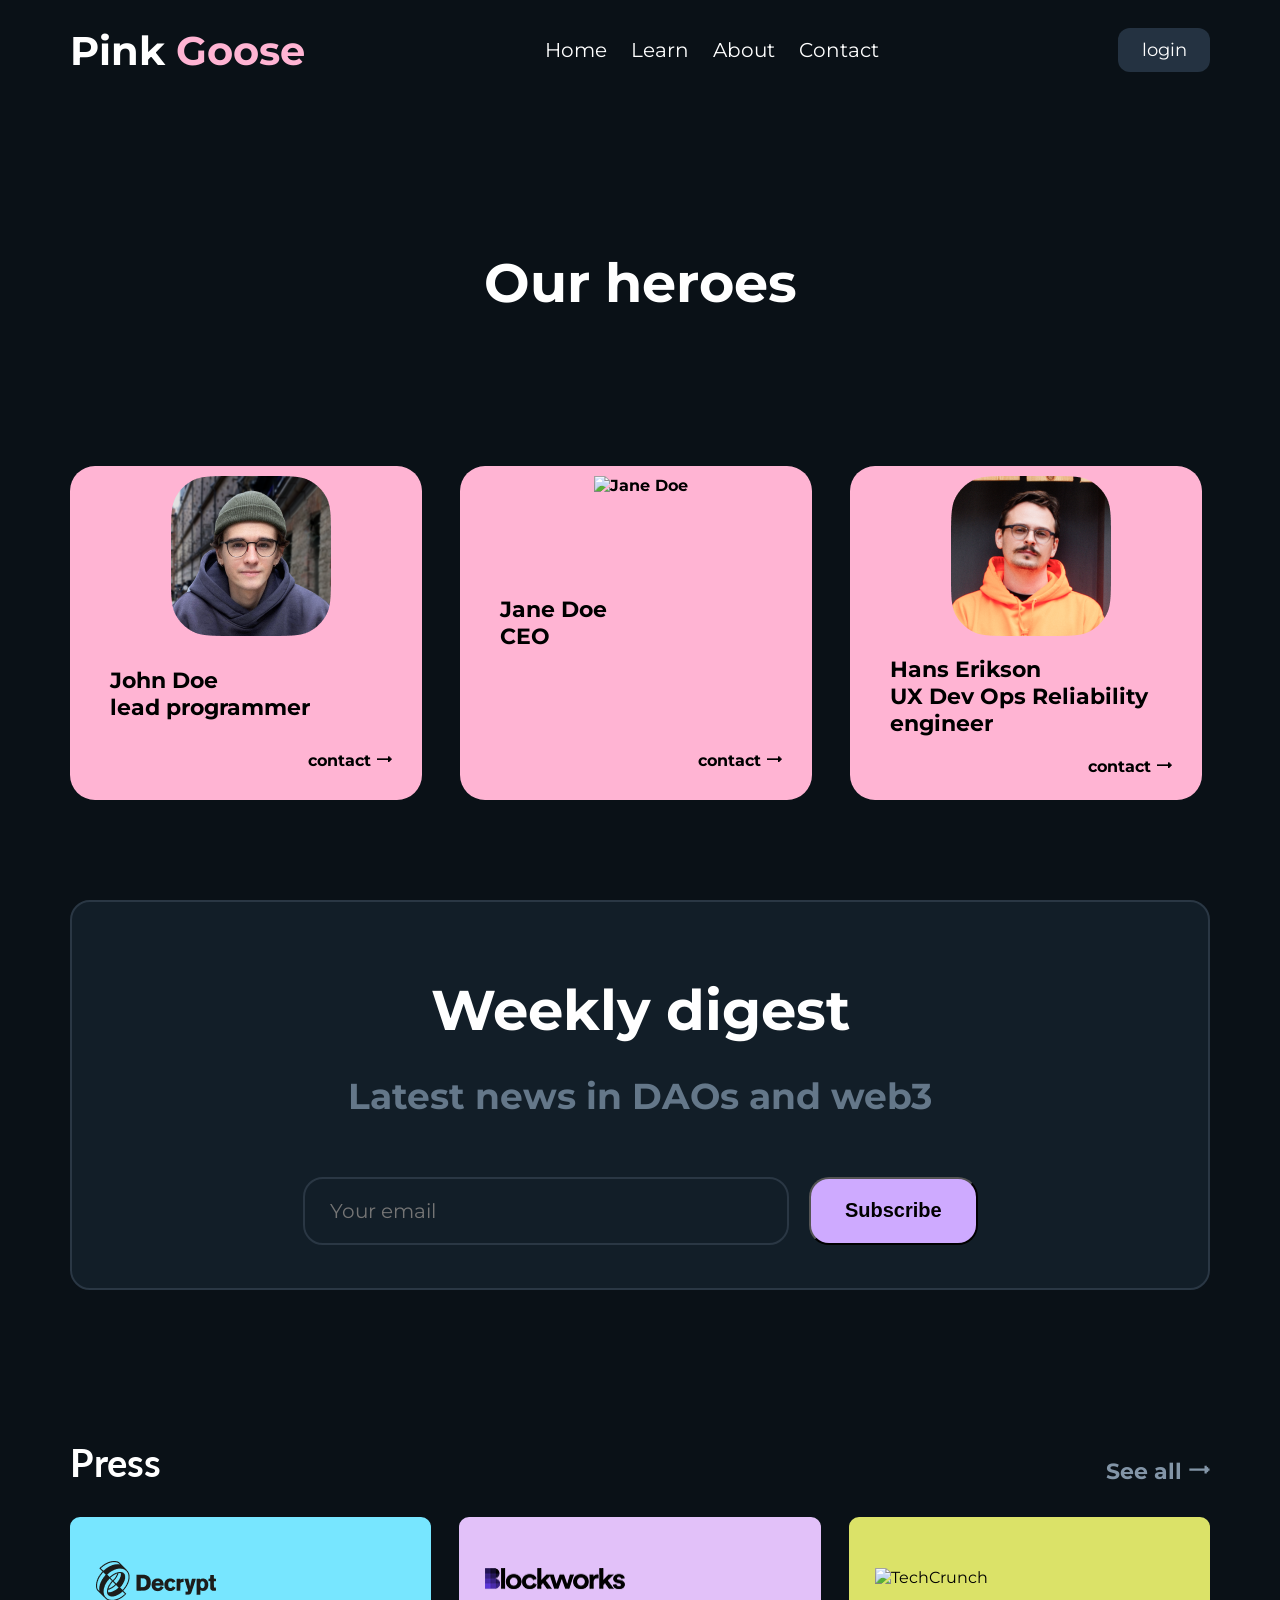
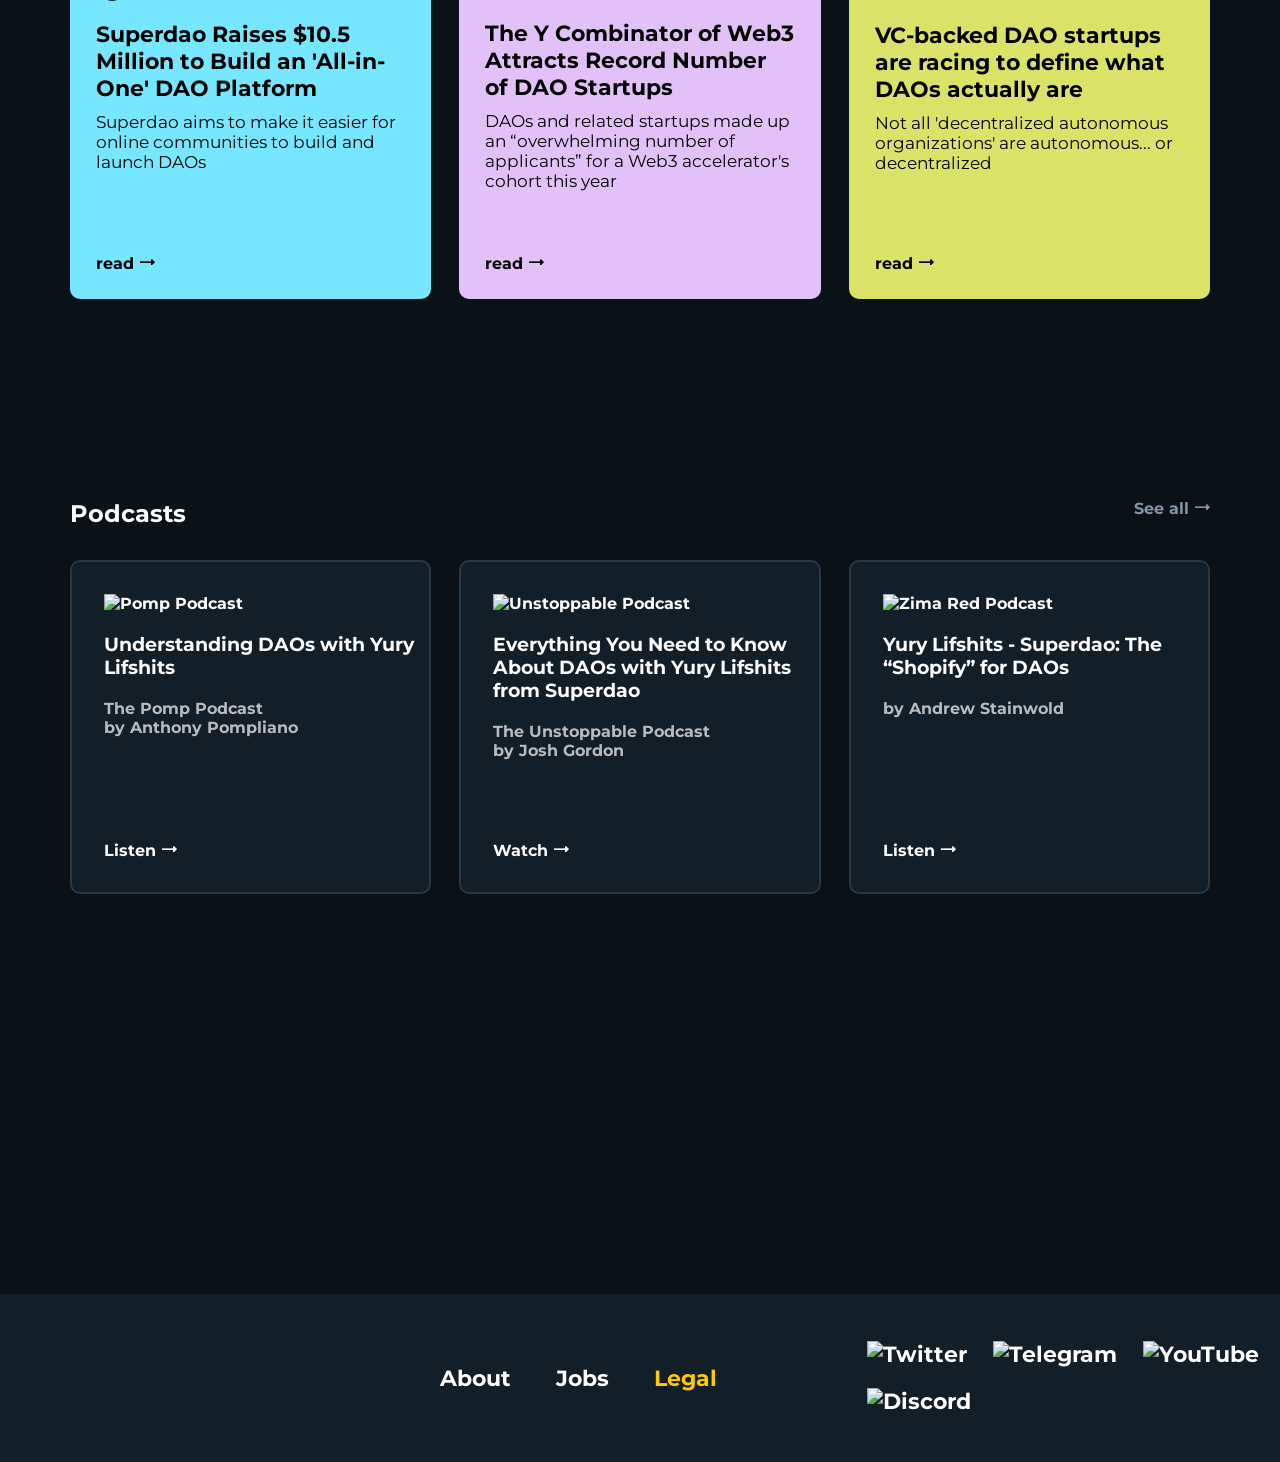
==== pinkgoose-about.html @ 2d97c0e7 "done" ====
<!DOCTYPE html>
<hmtl>

    <head>
        <title>Pink Goose</title>
        <link rel="stylesheet" href="css/pinkgoose-about.css" />
        <link rel="preconnect" href="https://fonts.googleapis.com">
        <link rel="preconnect" href="https://fonts.gstatic.com" crossorigin>
        <link href="https://fonts.googleapis.com/css2?family=Montserrat:ital,wght@0,100..900;1,100..900&display=swap">
        <link
            href="https://fonts.googleapis.com/css2?family=Lato:ital,wght@0,100;0,300;0,400;0,700;0,900;1,100;1,300;1,400;1,700;1,900&family=Montserrat:ital,wght@0,100..900;1,100..900&display=swap"
            rel="stylesheet">
    </head>

    <body>

        <header class="header">
            <div class="logo">Pink<span class="pink"> Goose</span></span></div>
            <nav>
                <a href="pinkgoose.html">Home</a>
                <a href="pinkgoose-learn.html">Learn</a>
                <a href="pinkgoose-about.html">About</a>
                <a href="pinkgoose-contact.html">Contact</a>
            </nav>
            <a class="login">login</a>
        </header>

        <h1 class="heroes">Our heroes</h1>
        <section class="our-heroes">

            <article class="blok-heroes">
                <div class="the-heroes">
                    <img src="images/john-doe.png" alt="John Doe" class="heroes-img">
                    <div class="heroes-info">
                        <p>John Doe</p>
                        <p>lead programmer</p>
                    </div>
                        <div class="contact">contact ⭢</div>
                    </div>
                
            </article>

            <article class="blok-heroes">
                <div class="the-heroes">
                    <img src="images/Jane-doe.png" alt="Jane Doe" class="heroes-img">
                    <div class="heroes-info">
                        <p>Jane Doe</p>
                        <p>CEO</p>
                    </div>
                    <div class="contact">contact ⭢</div>
                </div>

            </article>

            <article class="blok-heroes">
                <div class="the-heroes">
                    <img src="images/hans-erikson.png" alt="Hans Erikson" class="heroes-img">
                    <div class="heroes-info">
                        <p>Hans Erikson</p>
                        <p>UX Dev Ops Reliability engineer</p>
                    </div>
                        <div class="contact">contact ⭢</div>
                    
                </div>
            </article>
        </section>

         <section class="weekly">
        <h2 class="weekly-title">Weekly digest</h2>
        <p class="web3">Latest news in DAOs and web3</p>
        <div class="email-box">
            <form action="">
            <input class="email" type="email" placeholder="Your email" required>
            <button class="subscribe">Subscribe</button>
        </form>
        </div>
    </section>

    <section id="press" class="container2">
        <div class="sectionheader">
            <h2>Press</h2>
            <a class="monserrat">See all ⭢</a>
        </div>

        <div class="presscontainer">
            <article class="blok bg-blue">
                <div class="blokcontent">
                    <div class="image"></div>
                    <img src="images/decrypt.png" alt="Decrypt" class="decrypt-logo">
                    <h3 class="inhoud">Superdao Raises $10.5 Million to Build an 'All-in-One' DAO Platform</h3>
                    <p class="alinea2">Superdao aims to make it easier for online communities to build and launch DAOs
                    </p>
                </div>
                <div class="read"> read ⭢</div>
            </article>

            <article class="blok bg-pink">
                <div class="blokcontent">
                    <img src="images/blockworks.png" alt="Blockworks" class="blockworks-logo">
                    <h3 class="inhoud">The Y Combinator of Web3 Attracts Record Number of DAO Startups</h3>
                    <p class="alinea2">DAOs and related startups made up an “overwhelming number of applicants” for a
                        Web3
                        accelerator's
                        cohort this year</p>
                </div>
                <div class="read"> read ⭢</div>
            </article>

            <article class="blok bg-yellow">
                <div class="blokcontent">
                    <img src="images/techcrunch.png" alt="TechCrunch" class="techcrunch-logo">
                    <h3 class="inhoud">VC-backed DAO startups are racing to define what DAOs actually are</h3>
                    <p class="alinea2">Not all 'decentralized autonomous organizations' are autonomous... or
                        decentralized
                    </p>
                </div>
                <div class="read"> read ⭢</div>
            </article>
        </div>
    </section>

    <section>
        <div class="podcast-title">
            <h2>Podcasts</h2>
            <p class="see-all">See all ⭢</p>
        </div>

        <div class="podcast">
            <article class="blok-podcast">
                <div class="podcast-content">
                    <img src="images/pomp.png" alt="Pomp Podcast" class="podcast-image">
                    <h3 class="credit">Understanding DAOs with Yury Lifshits</h3>
                    <p class="credit2">The Pomp Podcast</p>
                    <p class="credit2">by Anthony Pompliano</p>
                </div>
                <div class="listen">Listen ⭢</div>
            </article>

            <article class="blok-podcast">
                <div class="podcast-content">
                    <img src="images/unstoppable.png" alt="Unstoppable Podcast" class="podcast-image">
                    <h3 class="credit">Everything You Need to Know About DAOs with Yury Lifshits from Superdao</h3>
                    <p class="credit2">The Unstoppable Podcast</p>
                    <p class="credit2">by Josh Gordon</p>
                </div>
                <div class="listen">Watch ⭢</div>
            </article>


            <article class="blok-podcast">
                <div class="podcast-content">
                    <img src="images/zima-red.png" alt="Zima Red Podcast" class="podcast-image">
                    <h3 class="credit">Yury Lifshits - Superdao: The “Shopify” for DAOs</h3>
                    <p class="credit2">by Andrew Stainwold</p>
                </div>
                <div class="listen">Listen ⭢</div>
            </article>
        </div>
    </section>

    <footer>
        <div class="footer-socials">
            <div class="footer-items">
                <a>About</a>
                <a>Jobs</a>
                <a style="color: #FFC803;">Legal</a>
            </div>
            <div class="socials-items">
                <img src="images/twitter.png" alt="Twitter" class="socials">
                <img src="images/telegram-bottom.png" alt="Telegram" class="socials">
                <img src="images/youtube.png" alt="YouTube" class="socials">
                <img src="images/discord.png" alt="Discord" class="socials">
            </div>
        </div>
    </footer>

    </body>

</hmtl>
---- css/pinkgoose-about.css ----
* {
    margin: 0;
    padding: 0;
    box-sizing: border-box;
}

body {
    background-color: #0A1117;
    color: white;
}

.header {
    max-width: 1140px;
    margin: 0 auto;
    display: flex;
    justify-content: space-between;
    height: 100px;
    align-items: center;
    font-family: "Montserrat", sans-serif;
    font-size: 20px;
}

.logo {
    font-family: "Montserrat", sans-serif;
    font-weight: bold;
    font-size: 40px;
}

nav {
    display: flex;
    gap: 24px;
}

nav a[href="pinkgoose-learn.html"],
nav a[href="pinkgoose-learn.html"]:visited {
    color: white;
    text-decoration: none;
}
nav a[href="pinkgoose-learn.html"]:hover {
    color: #ffb4d3;
}

nav a[href="pinkgoose.html"],
nav a[href="pinkgoose.html"]:visited {
    color: white;
    text-decoration: none;
}
nav a[href="pinkgoose.html"]:hover {
    color: #ffb4d3;
}

nav a[href="pinkgoose-about.html"],
nav a[href="pinkgoose-about.html"]:visited {
    color: white;
    text-decoration: none;
}
nav a[href="pinkgoose-about.html"]:hover {
    color: #ffb4d3;
}

nav a[href="pinkgoose-contact.html"],
nav a[href="pinkgoose-contact.html"]:visited {
    color: white;
    text-decoration: none;
}
nav a[href="pinkgoose-contact.html"]:hover {
    color: #ffb4d3;
}

.logo .pink {
    color: #ffb4d3;
}

.login {
    font-size: 18px;
    background-color: #243241;
    width: 92px;
    height: 44px;
    display: flex;
    align-items: center;
    justify-content: center;
    border-radius: 12px;
}

.blok-heroes {
    flex: 1;
    display: flex;
    justify-content: space-between;
}

.heroes {
    font-family: "Montserrat", sans-serif;
     font-weight: bold;
     font-size: 54px;
     display: flex;
     justify-content: center;
     margin: 150px;
}

.our-heroes {
    display: flex;
    flex-direction: row;
    max-width: 1140px;
    margin: 0% auto;
    justify-content: center;
    gap: 30px;
}

.the-heroes {
    background-color: #FFB4D3;
    width: 352px;
    height: 334px;
     color: black;
     font-family: "Montserrat", sans-serif;
     font-weight: bold;
     padding: 10px;
     padding-left: 20px;
     border-radius: 25px;  
     display: flex;
     justify-content: space-between;
     flex-direction: column; 
}

.heroes-img {
    display: flex;
    justify-content: center;
    margin: 0% auto;
}

.heroes-info {
    margin-left: 20px;
    margin-top: 20px;
    font-size: 22px;
}

.contact {
    margin: 20px;
    display: flex;
    justify-content: flex-end;
}

.weekly {
    display: flex;
    justify-content: center;
    align-items: center;
    flex-direction: column;
    font-family: "Lato", sans-serif;
    background-color: #121E28;
    width: 1140px;
    height: 390px;
    margin: auto;
    border-radius: 20px;
    border: 2px solid #2A3744;
    margin-top: 100px;
    margin-bottom: 150px;
}

.weekly-title {
    font-family: "Montserrat", sans-serif;
    font-size: 56px;
    color: white;
    font-weight: bold;
    margin-top: 30px;
}

.web3 {
    font-family: "Montserrat", sans-serif;
    font-size: 36px;
    color: #647789;
    font-weight: bold;
    margin-top: 30px;
}

.email-box {
    display: flex;
    flex-direction: row;
    justify-content: space-around;
    width: 525px;
    margin-top: 60px;
}

.email-box>form {
    width: 600px;
    display: flex;
    flex-direction: row;
    margin: 0% auto;
    gap: 20px;
    justify-content: center;
}

.email {
    font-family: "Montserrat", sans-serif;
    font-size: 20px;
    display: flex;
    flex-direction: row;
    margin-top: 60px;
    border-radius: 20px;
    padding: 10px;
    background-color: #121E28;
    width: 506px;
    height: 68px;
    border: 2px solid #2A3744;
    color: white;
    margin-left: -75px;
    padding: 25px;
    margin-top: -1px;

}

.subscribe {
    background-color: #CEAAFF;
    color: black;
    border-radius: 20px;
    padding: 10px;
    text-align: center;
    display: inline-block;
    font-size: 15px;
    font-weight: bold;
    height: 68px;
    width: 175px;
    margin-top: 60px;
    font-size: 20px;
    margin-top: -1px;
}

.sectionheader {
    display: flex;
    justify-content: space-between;
    margin-top: 12px;
    margin-bottom: 32px;
    font-family: "lato", sans-serif;
    width: 1140px;
    margin: auto;
    margin-bottom: 32px;
    font-size: 25px;
}

.monserrat {
    font-family: "Montserrat", sans-serif;
    display: flex;
    color: #8395A7;
    font-size: 22px;
    align-items: flex-end;
    font-weight: bold;
}

.presscontainer {
    display: flex;
    gap: 28px;
    width: 1140px;
    margin: auto;
    justify-content: center;
}

.decrypt-logo {
    width: 120px;
    height: 40px;
    margin-top: 8px;
    margin-bottom: 10px;
}

.blockworks-logo {
    width: 140px;
    height: 22px;
    margin-top: 25px;
    margin-bottom: 20px;
}

.techcrunch-logo {
    width: 159px;
    height: 24px;
    margin-top: 25px;
    margin-bottom: 20px;
}

.bg-blue {
    background-color: #77E6FF;
}

.bg-pink {
    background-color: #E2C1F9;
}

.bg-yellow {
    background-color: #DBE268;
}

.blok {
    padding: 28px;
    flex: 1;
    padding: 26px;
    border-radius: 10px;
    display: flex;
    flex-direction: column;
    justify-content: space-between;
    color: black;
    font-family: "Montserrat", sans-serif;
    gap: 10px;
    width: 361px;
    height: 382px;
}

.blokcontent {
    display: flex;
    justify-content: space-between;
    flex-direction: column;
    gap: 10px;
}

.inhoud {
    font-size: 22px;
}

.alinea2 {
    font-size: 17px;
}

.read {
    display: flex;
    align-items: flex-end;
    font-weight: bold;
}

.podcast-title {
    display: flex;
    justify-content: space-between;
    width: 1140px;
    margin: auto;
    font-family: "Montserrat", sans-serif;
    margin-top: 200px;
    margin-bottom: 32px;
}

.see-all {
    color: #8395A7;
    font-weight: bold;
    align-items: flex-end;
    font-weight: bold;
}

.podcast {
    display: flex;
    flex-direction: row;
    gap: 28px;
    width: 1140px;
    margin: auto;
    justify-content: center;
}

.blok-podcast {
    padding: 28px;
    flex: 1;
    padding: 12px;
    border-radius: 10px;
    display: flex;
    flex-direction: column;
    justify-content: space-between;
    background-color: #121E28;
    font-family: "Montserrat", sans-serif;
    gap: 10px;
    width: 361px;
    height: 334px;
    font-weight: bold;
    border: 2px solid #2A3744;
}

.listen {
    display: flex;
    align-items: flex-end;
    font-weight: bold;
    margin: 20px;
}

.podcast-image {
    width: 50px;
    height: 50px;
    margin-left: 20px;
    margin-top: 20px;
    margin-bottom: 20px;
}

.credit {
    color: white;
    margin-left: 20px;
    margin-bottom: 20px;
}

.credit2 {
    color: #B9BBBD;
    margin-left: 20px;
}

.credit2-andrew {
    color: #B9BBBD;
    margin-top: 20px;
}

.footer-socials {
    display: flex;
    margin: auto;
    gap: 20px;
    align-items: center;
    background-color: #121E28;
    height: 168px;
    display: flex;
    justify-content: center;
    gap: 140px;
    font-family: "Montserrat", sans-serif;
    font-size: 22px;
    font-weight: bold;
    align-items: center;
    margin-top: 400px;
}

.footer-items {
    display: flex;
    gap: 45px;
    margin-left: 440px;
}

.socials {
    margin: 10px;
}
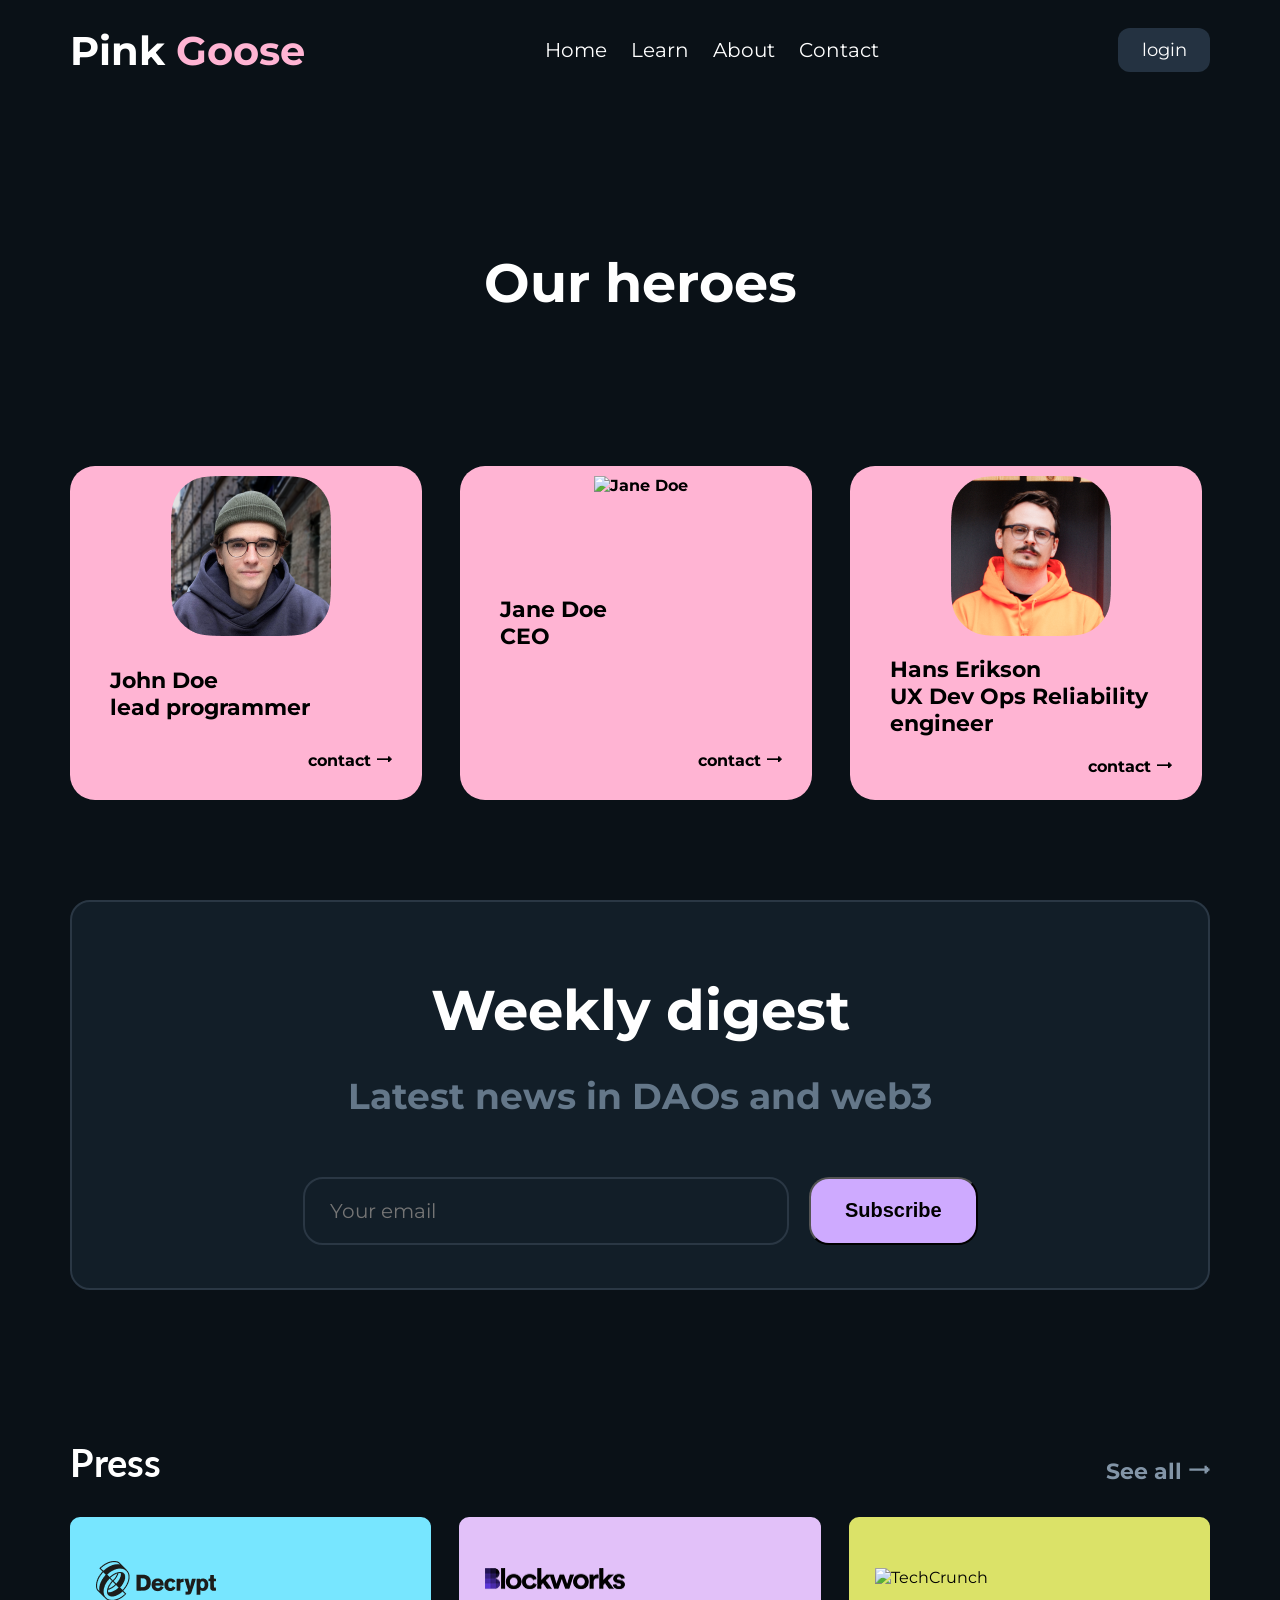
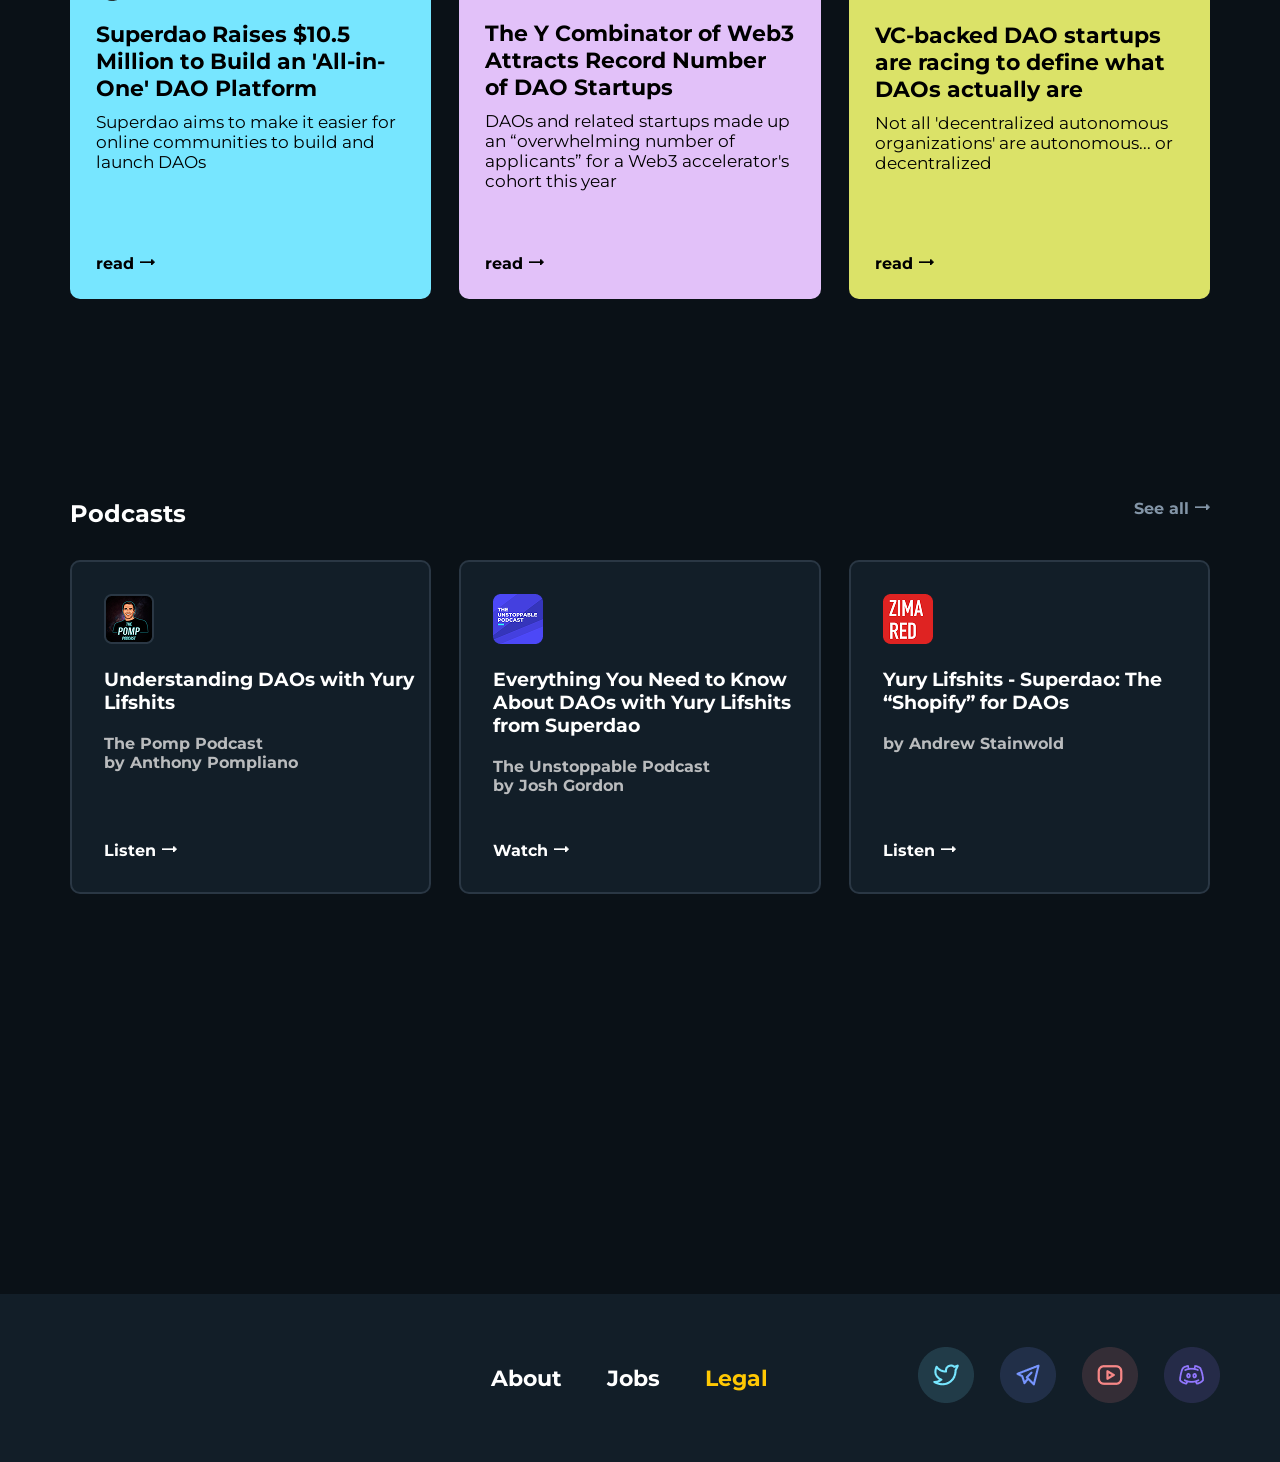
==== commit d6bed4b0: "images" ====
--- a/pinkgoose-about.html
+++ b/pinkgoose-about.html
@@ -1,5 +1,5 @@
 <!DOCTYPE html>
-<hmtl>
+<html>
 
     <head>
         <title>Pink Goose</title>
@@ -176,4 +176,4 @@
 
     </body>
 
-</hmtl>+</html>
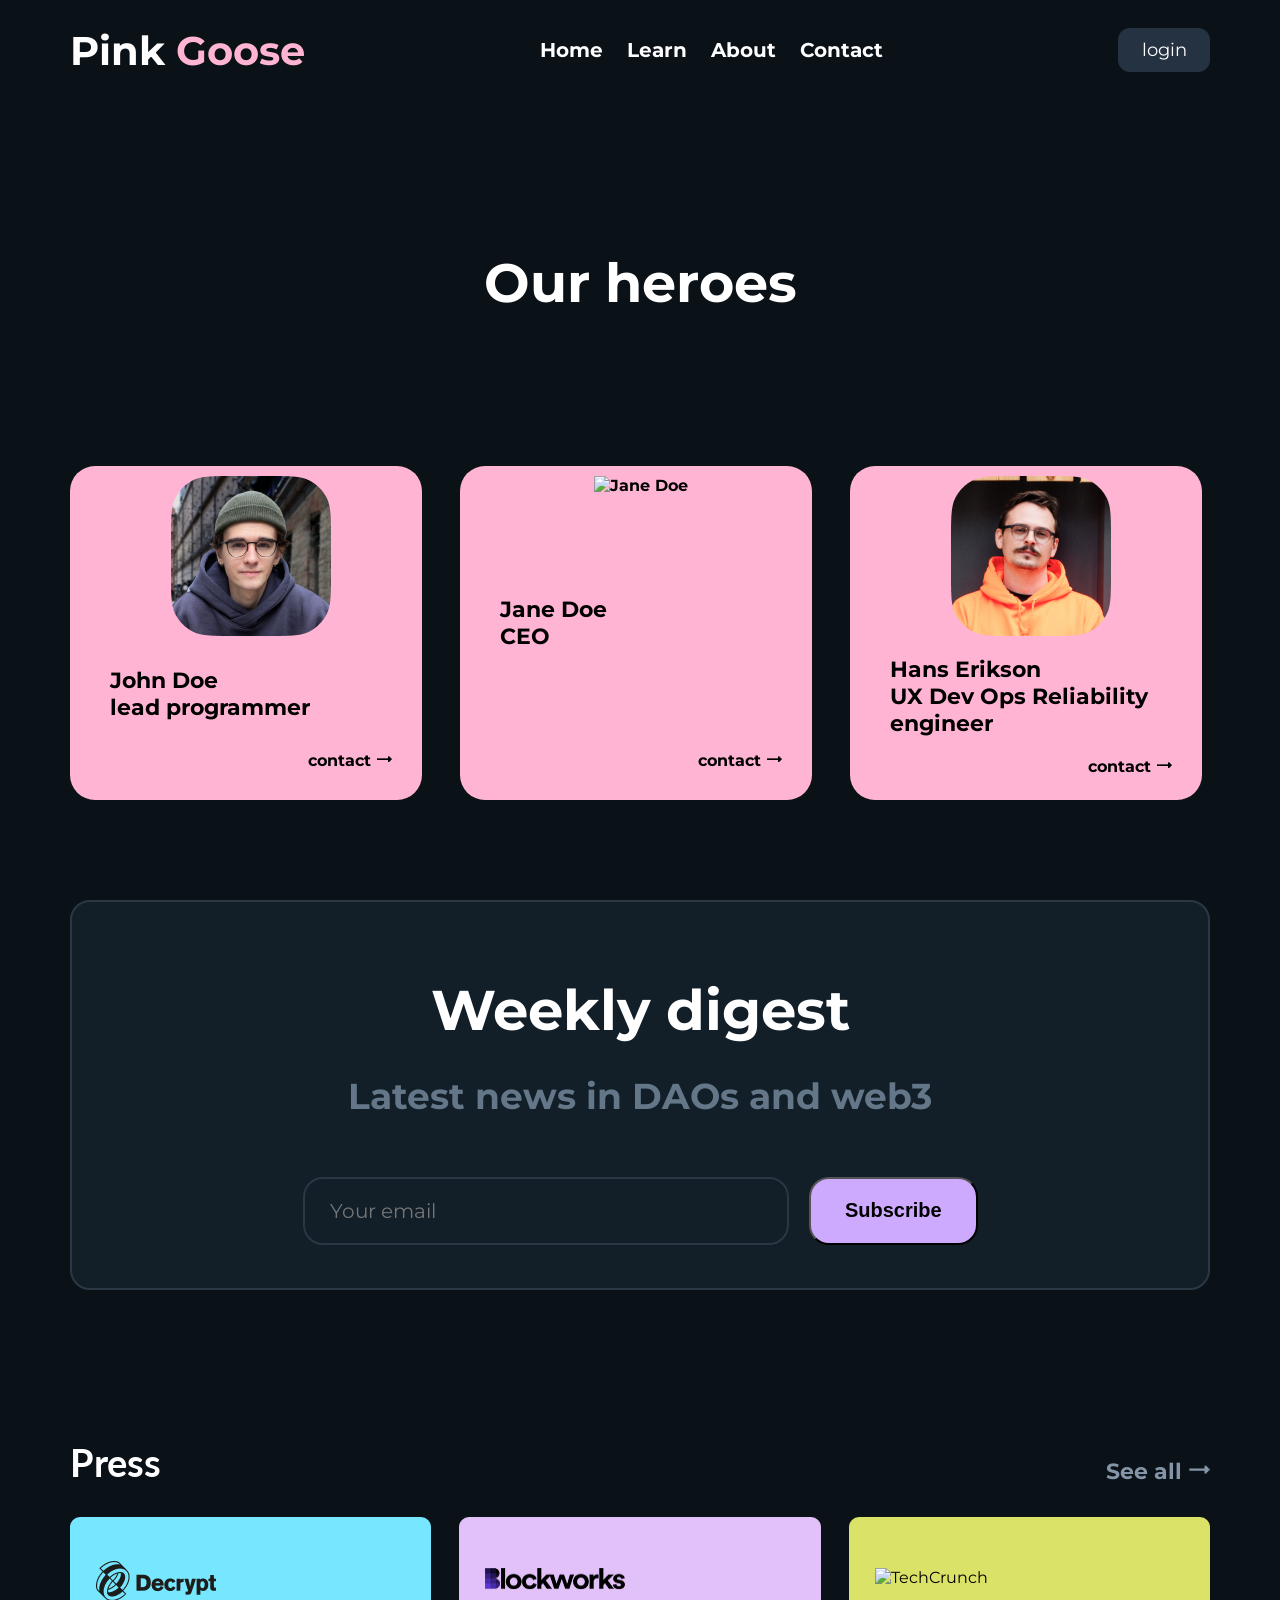
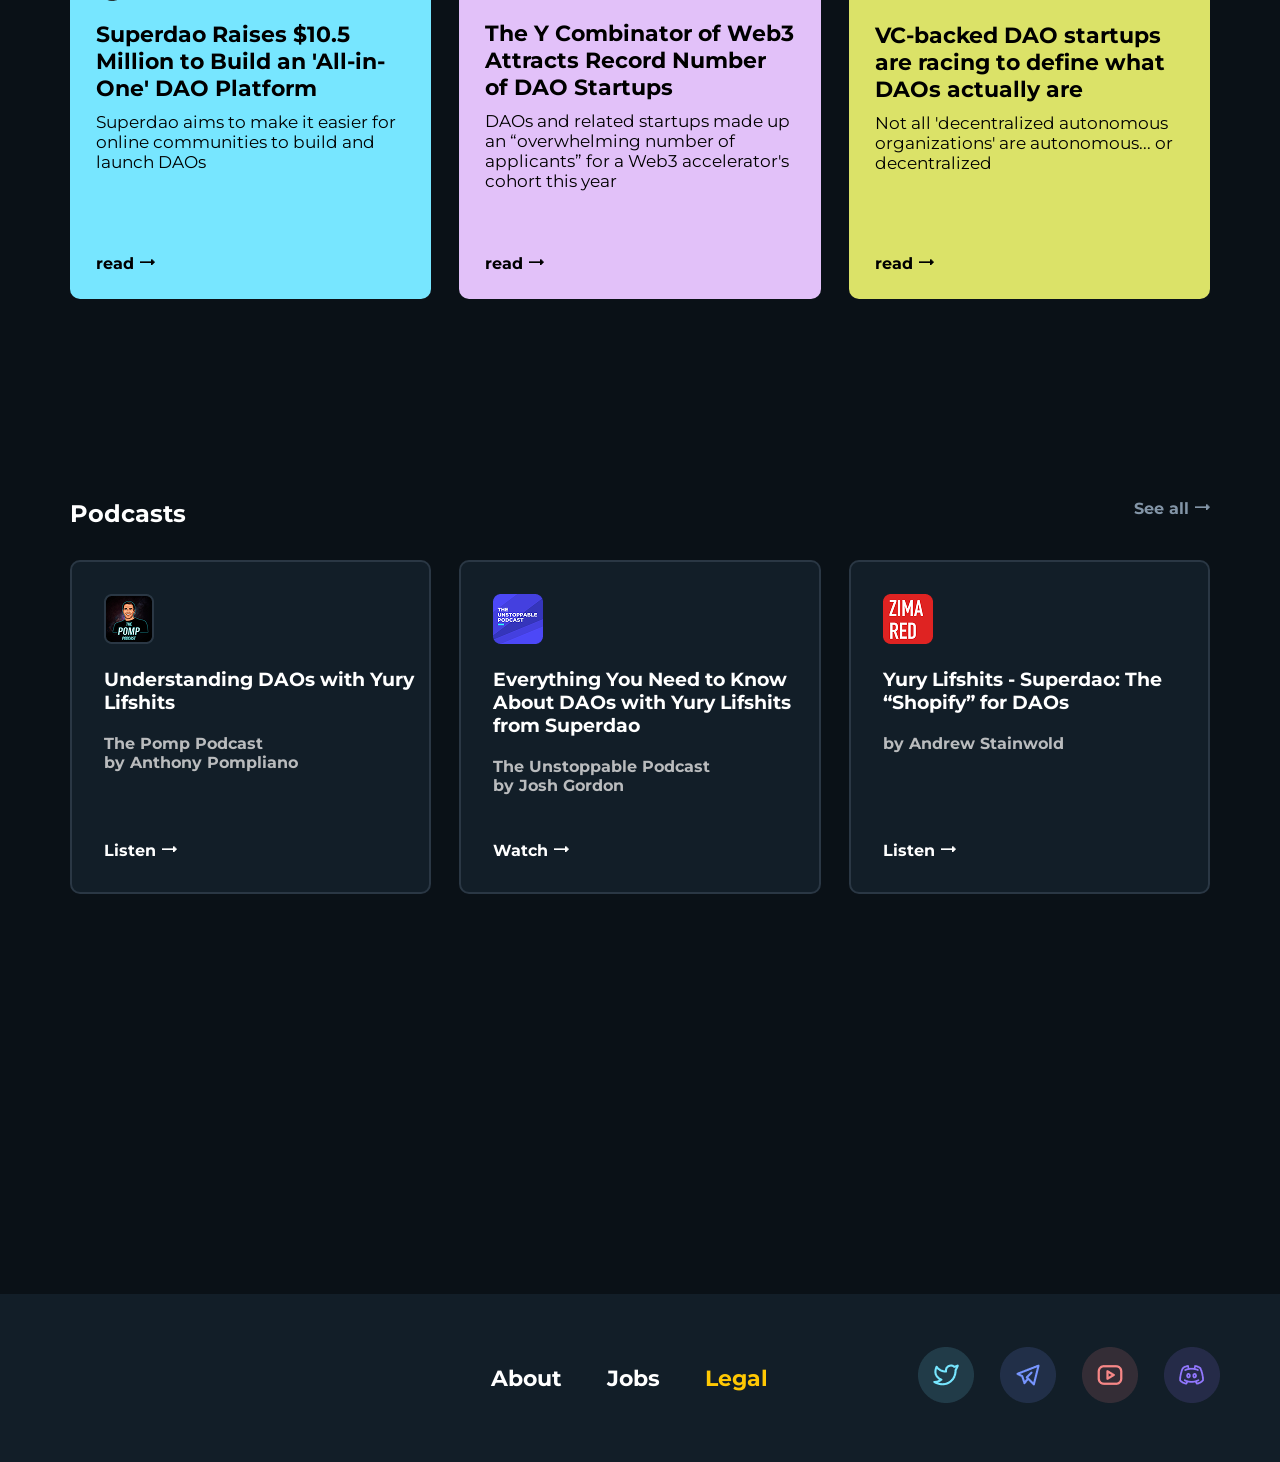
==== commit 998ecdc0: "done" ====
--- a/pinkgoose-about.html
+++ b/pinkgoose-about.html
@@ -15,7 +15,7 @@
     <body>
 
         <header class="header">
-            <div class="logo">Pink<span class="pink"> Goose</span></span></div>
+            <div class="logo">Pink<span class="pink"> Goose</span></div>
             <nav>
                 <a href="pinkgoose.html">Home</a>
                 <a href="pinkgoose-learn.html">Learn</a>
@@ -163,7 +163,7 @@
             <div class="footer-items">
                 <a>About</a>
                 <a>Jobs</a>
-                <a style="color: #FFC803;">Legal</a>
+                <a>Legal</a>
             </div>
             <div class="socials-items">
                 <img src="images/twitter.png" alt="Twitter" class="socials">
--- a/css/pinkgoose-about.css
+++ b/css/pinkgoose-about.css
@@ -29,6 +29,7 @@
 nav {
     display: flex;
     gap: 24px;
+    font-weight: bold;
 }
 
 nav a[href="pinkgoose-learn.html"],
@@ -420,4 +421,8 @@
 
 .socials {
     margin: 10px;
+}
+
+.footer-items a:nth-child(3) {
+    color: #FFC803;
 }
